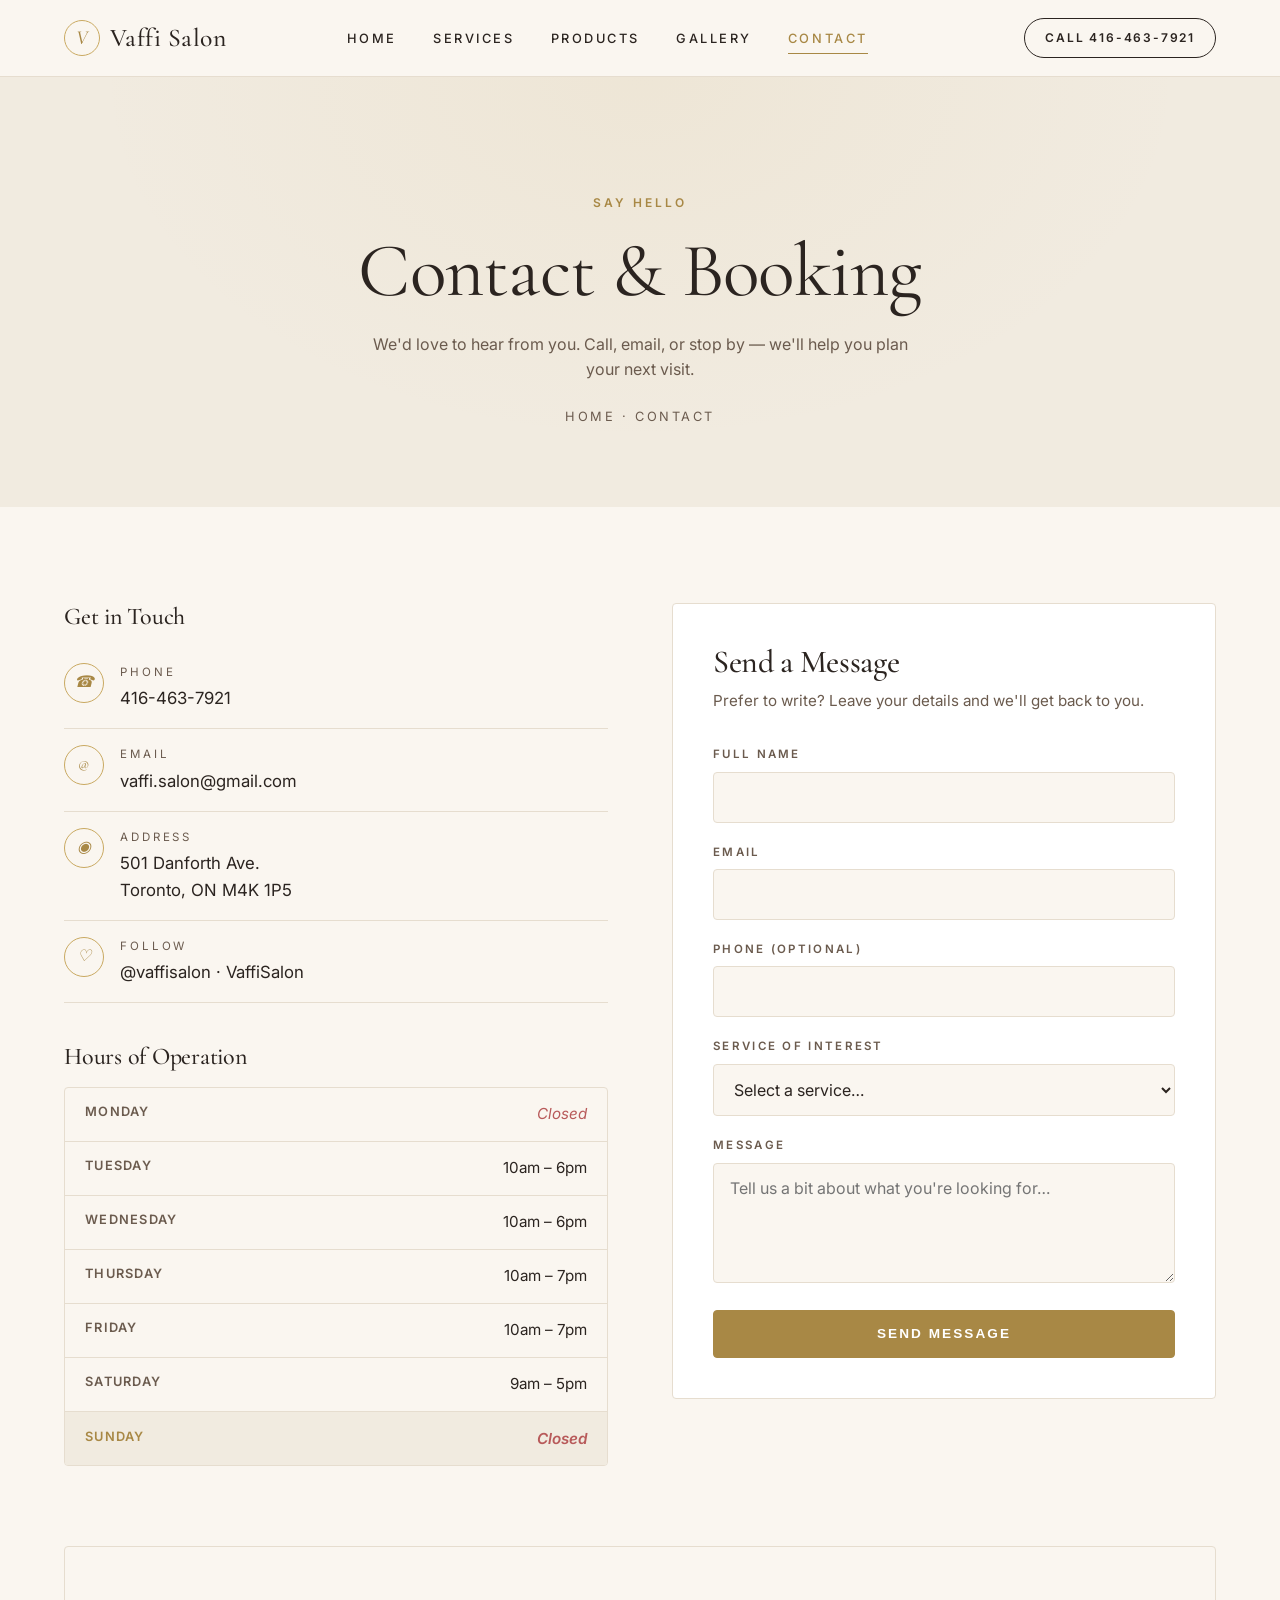
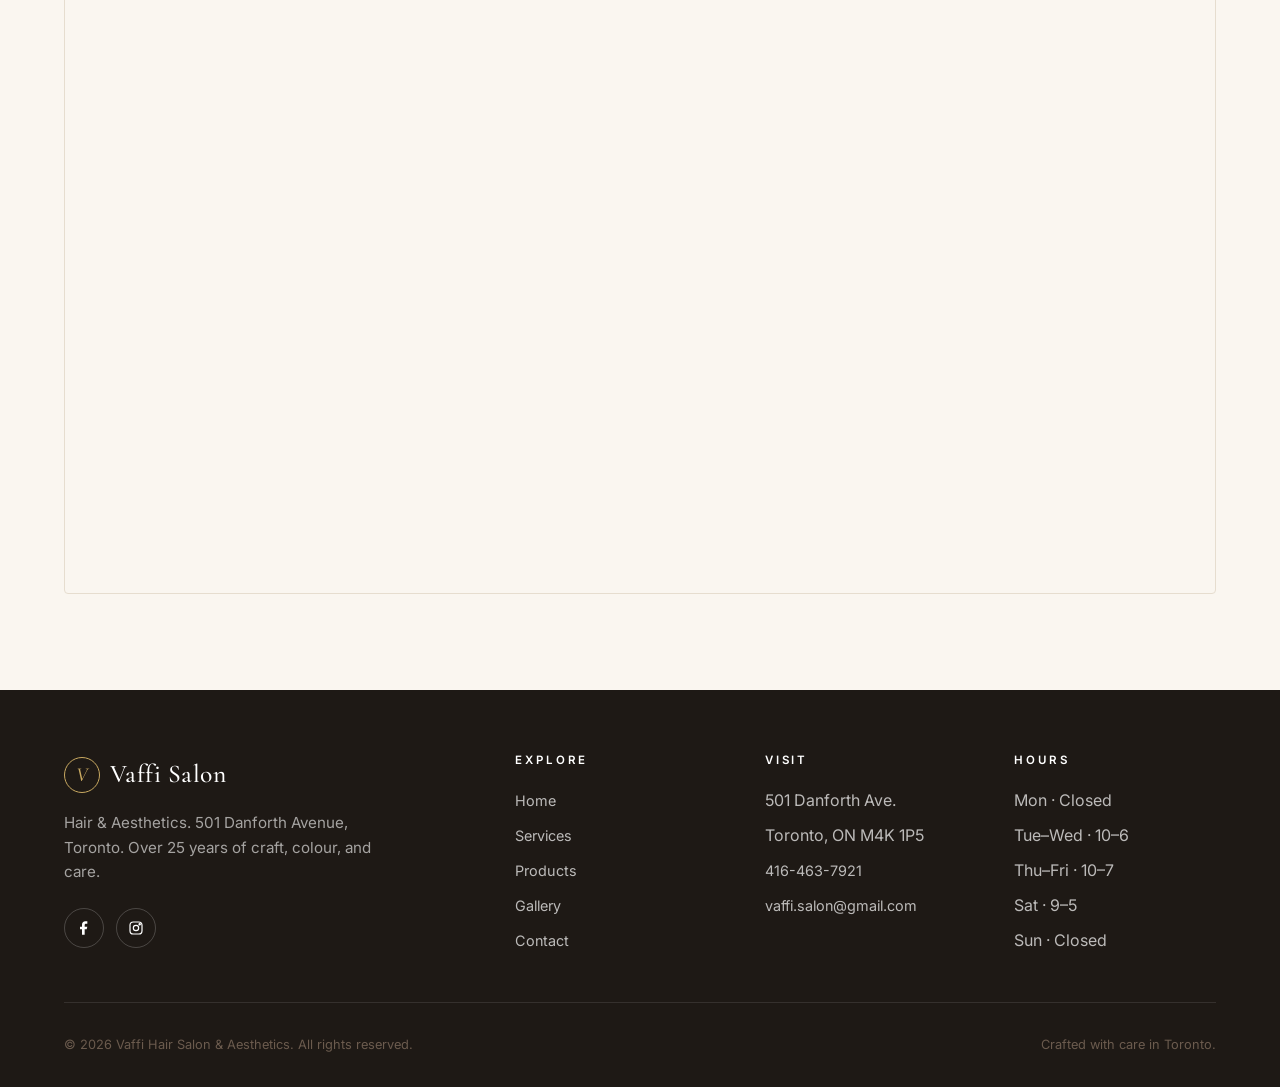
==== contact.html @ 1eedd250 "Initial site for Vaffi Hair Salon & Aesthetics Static multi-page site with shared CSS/JS, mobile-fir" ====
<!DOCTYPE html>
<html lang="en">
<head>
  <meta charset="UTF-8" />
  <meta name="viewport" content="width=device-width, initial-scale=1, viewport-fit=cover" />
  <meta name="description" content="Contact Vaffi Hair Salon & Aesthetics — 501 Danforth Ave Toronto. Call 416-463-7921 to book." />
  <meta name="theme-color" content="#2b2420" />
  <title>Contact — Vaffi Hair Salon & Aesthetics</title>

  <link rel="preconnect" href="https://fonts.googleapis.com" />
  <link rel="preconnect" href="https://fonts.gstatic.com" crossorigin />
  <link href="https://fonts.googleapis.com/css2?family=Cormorant+Garamond:ital,wght@0,400;0,500;0,600;1,400&family=Inter:wght@300;400;500;600;700&display=swap" rel="stylesheet" />
  <link rel="stylesheet" href="css/style.css" />
  <link rel="icon" href="data:image/svg+xml,%3Csvg xmlns='http://www.w3.org/2000/svg' viewBox='0 0 100 100'%3E%3Ctext y='.9em' font-size='90' font-family='Georgia'%3E%F0%9F%92%87%3C/text%3E%3C/svg%3E" />
</head>
<body>

  <header class="site-header">
    <nav class="nav">
      <a href="index.html" class="brand">
        <span class="brand-mark">V</span>
        <span>Vaffi Salon</span>
      </a>
      <ul class="nav-links" id="navLinks">
        <li><a href="index.html">Home</a></li>
        <li><a href="services.html">Services</a></li>
        <li><a href="products.html">Products</a></li>
        <li><a href="gallery.html">Gallery</a></li>
        <li><a href="contact.html" class="active">Contact</a></li>
        <li><a href="contact.html" class="nav-cta-mobile btn btn--gold" style="display:none">Book Now</a></li>
      </ul>
      <a href="tel:+14164637921" class="nav-cta">Call 416-463-7921</a>
      <button class="nav-toggle" id="navToggle" aria-label="Toggle menu" aria-expanded="false">
        <span></span><span></span><span></span>
      </button>
    </nav>
  </header>

  <main>

    <section class="page-hero">
      <div class="container page-hero__content">
        <span class="eyebrow">Say Hello</span>
        <h1>Contact &amp; Booking</h1>
        <p style="max-width: 55ch; margin: 1rem auto 0;">We'd love to hear from you. Call, email, or stop by — we'll help you plan your next visit.</p>
        <div class="breadcrumbs"><a href="index.html">Home</a> · Contact</div>
      </div>
    </section>

    <section>
      <div class="container">
        <div class="contact-grid">

          <div class="contact-info reveal">
            <h3>Get in Touch</h3>

            <div class="contact-detail">
              <div class="contact-detail__icon">☎</div>
              <div>
                <div class="contact-detail__label">Phone</div>
                <div class="contact-detail__value"><a href="tel:+14164637921">416-463-7921</a></div>
              </div>
            </div>

            <div class="contact-detail">
              <div class="contact-detail__icon">@</div>
              <div>
                <div class="contact-detail__label">Email</div>
                <div class="contact-detail__value"><a href="mailto:vaffi.salon@gmail.com">vaffi.salon@gmail.com</a></div>
              </div>
            </div>

            <div class="contact-detail">
              <div class="contact-detail__icon">◉</div>
              <div>
                <div class="contact-detail__label">Address</div>
                <div class="contact-detail__value">
                  <a href="https://maps.google.com/?q=501+Danforth+Ave+Toronto+ON+M4K+1P5" target="_blank" rel="noopener">
                    501 Danforth Ave.<br />Toronto, ON M4K 1P5
                  </a>
                </div>
              </div>
            </div>

            <div class="contact-detail">
              <div class="contact-detail__icon">♡</div>
              <div>
                <div class="contact-detail__label">Follow</div>
                <div class="contact-detail__value">
                  <a href="https://www.instagram.com/vaffisalon" target="_blank" rel="noopener">@vaffisalon</a> ·
                  <a href="https://www.facebook.com/VaffiSalon" target="_blank" rel="noopener">VaffiSalon</a>
                </div>
              </div>
            </div>

            <h3>Hours of Operation</h3>
            <ul class="hours-list" id="hoursList">
              <li data-day="1"><span class="day">Monday</span><span class="time closed">Closed</span></li>
              <li data-day="2"><span class="day">Tuesday</span><span class="time">10am – 6pm</span></li>
              <li data-day="3"><span class="day">Wednesday</span><span class="time">10am – 6pm</span></li>
              <li data-day="4"><span class="day">Thursday</span><span class="time">10am – 7pm</span></li>
              <li data-day="5"><span class="day">Friday</span><span class="time">10am – 7pm</span></li>
              <li data-day="6"><span class="day">Saturday</span><span class="time">9am – 5pm</span></li>
              <li data-day="0"><span class="day">Sunday</span><span class="time closed">Closed</span></li>
            </ul>
          </div>

          <form class="contact-form reveal" id="contactForm" novalidate>
            <h3 style="margin-bottom: 0.5rem;">Send a Message</h3>
            <p style="margin-bottom: 2rem; font-size: 0.95rem;">Prefer to write? Leave your details and we'll get back to you.</p>

            <div class="form-group">
              <label for="name">Full Name</label>
              <input type="text" id="name" name="name" required />
            </div>

            <div class="form-group">
              <label for="email">Email</label>
              <input type="email" id="email" name="email" required />
            </div>

            <div class="form-group">
              <label for="phone">Phone (optional)</label>
              <input type="tel" id="phone" name="phone" />
            </div>

            <div class="form-group">
              <label for="service">Service of Interest</label>
              <select id="service" name="service">
                <option value="">Select a service…</option>
                <option>Cut &amp; Style</option>
                <option>Colour / Highlights</option>
                <option>Balayage</option>
                <option>Smoothing / Straightening</option>
                <option>Great Lengths Extensions</option>
                <option>Treatments</option>
                <option>Aesthetics</option>
                <option>Other</option>
              </select>
            </div>

            <div class="form-group">
              <label for="message">Message</label>
              <textarea id="message" name="message" placeholder="Tell us a bit about what you're looking for…" required></textarea>
            </div>

            <button type="submit" class="btn btn--gold" style="width: 100%;">Send Message</button>
            <p id="formStatus" style="margin-top: 1rem; text-align: center; font-size: 0.9rem; display: none;"></p>
          </form>

        </div>

        <div class="map-embed reveal" style="margin-top: 5rem;">
          <iframe
            src="https://www.google.com/maps?q=501+Danforth+Ave+Toronto+ON&output=embed"
            title="Vaffi Salon location"
            loading="lazy"
            referrerpolicy="no-referrer-when-downgrade"
            allowfullscreen></iframe>
        </div>

      </div>
    </section>

  </main>

  <footer class="site-footer">
    <div class="container">
      <div class="footer-grid">
        <div class="footer-brand">
          <a href="index.html" class="brand">
            <span class="brand-mark" style="border-color: var(--gold); color: var(--gold);">V</span>
            <span style="color: var(--white);">Vaffi Salon</span>
          </a>
          <p>Hair &amp; Aesthetics. 501 Danforth Avenue, Toronto. Over 25 years of craft, colour, and care.</p>
          <div class="socials">
            <a href="https://www.facebook.com/VaffiSalon" target="_blank" rel="noopener" aria-label="Facebook">
              <svg width="16" height="16" viewBox="0 0 24 24" fill="currentColor"><path d="M13 22v-8h3l1-4h-4V7.5c0-1 .5-2 2-2h2V2h-3c-3 0-5 2-5 5v3H6v4h3v8h4z"/></svg>
            </a>
            <a href="https://www.instagram.com/vaffisalon" target="_blank" rel="noopener" aria-label="Instagram">
              <svg width="16" height="16" viewBox="0 0 24 24" fill="none" stroke="currentColor" stroke-width="1.8"><rect x="3" y="3" width="18" height="18" rx="5"/><circle cx="12" cy="12" r="4"/><circle cx="17.5" cy="6.5" r="1" fill="currentColor"/></svg>
            </a>
          </div>
        </div>
        <div class="footer-col">
          <h4>Explore</h4>
          <ul>
            <li><a href="index.html">Home</a></li>
            <li><a href="services.html">Services</a></li>
            <li><a href="products.html">Products</a></li>
            <li><a href="gallery.html">Gallery</a></li>
            <li><a href="contact.html">Contact</a></li>
          </ul>
        </div>
        <div class="footer-col">
          <h4>Visit</h4>
          <ul>
            <li>501 Danforth Ave.</li>
            <li>Toronto, ON M4K 1P5</li>
            <li><a href="tel:+14164637921">416-463-7921</a></li>
            <li><a href="mailto:vaffi.salon@gmail.com">vaffi.salon@gmail.com</a></li>
          </ul>
        </div>
        <div class="footer-col">
          <h4>Hours</h4>
          <ul>
            <li>Mon · Closed</li>
            <li>Tue–Wed · 10–6</li>
            <li>Thu–Fri · 10–7</li>
            <li>Sat · 9–5</li>
            <li>Sun · Closed</li>
          </ul>
        </div>
      </div>
      <div class="footer-bottom">
        <p>© <span id="year"></span> Vaffi Hair Salon &amp; Aesthetics. All rights reserved.</p>
        <p>Crafted with care in Toronto.</p>
      </div>
    </div>
  </footer>

  <script src="js/main.js"></script>
</body>
</html>
---- css/style.css ----
:root {
  --bg: #faf6f0;
  --bg-alt: #f1ebe0;
  --ink: #2b2420;
  --ink-soft: #6b5b4e;
  --line: #e6ddcf;
  --gold: #c9a961;
  --gold-deep: #a88845;
  --plum: #3a1f2b;
  --white: #ffffff;
  --shadow-sm: 0 2px 8px rgba(43, 36, 32, 0.06);
  --shadow-md: 0 10px 30px rgba(43, 36, 32, 0.10);
  --shadow-lg: 0 20px 60px rgba(43, 36, 32, 0.15);
  --radius: 4px;
  --container: 1200px;
  --transition: 0.35s cubic-bezier(0.22, 0.61, 0.36, 1);
}

* { box-sizing: border-box; margin: 0; padding: 0; }

html { scroll-behavior: smooth; -webkit-text-size-adjust: 100%; }

body {
  font-family: 'Inter', -apple-system, BlinkMacSystemFont, 'Segoe UI', sans-serif;
  font-size: 16px;
  line-height: 1.6;
  color: var(--ink);
  background: var(--bg);
  overflow-x: hidden;
  -webkit-font-smoothing: antialiased;
  -moz-osx-font-smoothing: grayscale;
}

img { max-width: 100%; height: auto; display: block; }
a { color: inherit; text-decoration: none; transition: color var(--transition); }
a:hover { color: var(--gold-deep); }

h1, h2, h3, h4, h5 {
  font-family: 'Cormorant Garamond', 'Playfair Display', Georgia, serif;
  font-weight: 500;
  line-height: 1.15;
  color: var(--ink);
  letter-spacing: -0.01em;
}

h1 { font-size: clamp(2.5rem, 6vw, 4.75rem); font-weight: 400; }
h2 { font-size: clamp(2rem, 4.5vw, 3.25rem); font-weight: 400; }
h3 { font-size: clamp(1.5rem, 3vw, 2rem); }
h4 { font-size: 1.25rem; }

p { color: var(--ink-soft); }

.container {
  width: 100%;
  max-width: var(--container);
  margin: 0 auto;
  padding: 0 1.5rem;
}

.eyebrow {
  display: inline-block;
  font-size: 0.75rem;
  font-weight: 600;
  letter-spacing: 0.25em;
  text-transform: uppercase;
  color: var(--gold-deep);
  margin-bottom: 1rem;
}

.btn {
  display: inline-flex;
  align-items: center;
  justify-content: center;
  gap: 0.5rem;
  padding: 0.95rem 2rem;
  font-size: 0.85rem;
  font-weight: 600;
  letter-spacing: 0.15em;
  text-transform: uppercase;
  border: 1px solid var(--ink);
  background: var(--ink);
  color: var(--white);
  border-radius: var(--radius);
  cursor: pointer;
  transition: all var(--transition);
  white-space: nowrap;
}

.btn:hover {
  background: var(--gold-deep);
  border-color: var(--gold-deep);
  color: var(--white);
  transform: translateY(-1px);
  box-shadow: var(--shadow-md);
}

.btn--ghost {
  background: transparent;
  color: var(--ink);
}

.btn--ghost:hover {
  background: var(--ink);
  color: var(--white);
  border-color: var(--ink);
}

.btn--gold {
  background: var(--gold-deep);
  border-color: var(--gold-deep);
}

.btn--gold:hover {
  background: var(--ink);
  border-color: var(--ink);
}

/* ========== HEADER / NAV ========== */
.site-header {
  position: sticky;
  top: 0;
  z-index: 100;
  background: rgba(250, 246, 240, 0.92);
  backdrop-filter: saturate(180%) blur(14px);
  -webkit-backdrop-filter: saturate(180%) blur(14px);
  border-bottom: 1px solid var(--line);
  transition: all var(--transition);
}

.nav {
  display: flex;
  align-items: center;
  justify-content: space-between;
  padding: 1.1rem 1.5rem;
  max-width: var(--container);
  margin: 0 auto;
}

.brand {
  display: flex;
  align-items: center;
  gap: 0.6rem;
  font-family: 'Cormorant Garamond', serif;
  font-size: 1.6rem;
  font-weight: 500;
  letter-spacing: 0.02em;
  color: var(--ink);
}

.brand-mark {
  width: 36px;
  height: 36px;
  display: grid;
  place-items: center;
  border: 1px solid var(--gold);
  border-radius: 50%;
  color: var(--gold-deep);
  font-family: 'Cormorant Garamond', serif;
  font-size: 1.25rem;
  font-style: italic;
}

.nav-links {
  display: flex;
  align-items: center;
  gap: 2.25rem;
  list-style: none;
}

.nav-links a {
  font-size: 0.8rem;
  font-weight: 500;
  letter-spacing: 0.2em;
  text-transform: uppercase;
  color: var(--ink);
  position: relative;
  padding: 0.25rem 0;
}

.nav-links a::after {
  content: '';
  position: absolute;
  left: 0;
  bottom: -4px;
  width: 0;
  height: 1px;
  background: var(--gold-deep);
  transition: width var(--transition);
}

.nav-links a:hover::after,
.nav-links a.active::after { width: 100%; }
.nav-links a.active { color: var(--gold-deep); }

.nav-cta {
  display: inline-flex;
  align-items: center;
  gap: 0.4rem;
  padding: 0.6rem 1.25rem;
  border: 1px solid var(--ink);
  border-radius: 999px;
  font-size: 0.75rem;
  font-weight: 600;
  letter-spacing: 0.15em;
  text-transform: uppercase;
}

.nav-cta:hover {
  background: var(--ink);
  color: var(--white);
}

.nav-toggle {
  display: none;
  flex-direction: column;
  justify-content: center;
  gap: 5px;
  width: 40px;
  height: 40px;
  background: transparent;
  border: none;
  cursor: pointer;
  padding: 0;
}

.nav-toggle span {
  display: block;
  width: 22px;
  height: 1.5px;
  background: var(--ink);
  transition: all var(--transition);
  margin: 0 auto;
}

.nav-toggle.is-open span:nth-child(1) { transform: translateY(6.5px) rotate(45deg); }
.nav-toggle.is-open span:nth-child(2) { opacity: 0; }
.nav-toggle.is-open span:nth-child(3) { transform: translateY(-6.5px) rotate(-45deg); }

/* ========== HERO ========== */
.hero {
  position: relative;
  min-height: 92vh;
  display: flex;
  align-items: center;
  overflow: hidden;
  background: var(--bg);
}

.hero__bg {
  position: absolute;
  inset: 0;
  background-image: url('https://images.unsplash.com/photo-1560066984-138dadb4c035?auto=format&fit=crop&w=1800&q=80');
  background-size: cover;
  background-position: center;
  filter: brightness(0.55);
  transform: scale(1.05);
  animation: slow-zoom 20s ease-out infinite alternate;
}

@keyframes slow-zoom {
  from { transform: scale(1.02); }
  to { transform: scale(1.1); }
}

.hero__overlay {
  position: absolute;
  inset: 0;
  background: linear-gradient(120deg, rgba(43,36,32,0.65) 0%, rgba(43,36,32,0.2) 60%, rgba(43,36,32,0.6) 100%);
}

.hero__content {
  position: relative;
  z-index: 2;
  max-width: var(--container);
  margin: 0 auto;
  padding: 7rem 1.5rem 6rem;
  width: 100%;
  color: var(--white);
}

.hero__content .eyebrow { color: var(--gold); }

.hero h1 {
  color: var(--white);
  max-width: 14ch;
  margin-bottom: 1.5rem;
}

.hero__tagline {
  font-family: 'Cormorant Garamond', serif;
  font-style: italic;
  font-size: clamp(1.1rem, 2vw, 1.4rem);
  color: rgba(255,255,255,0.88);
  max-width: 50ch;
  margin-bottom: 2.5rem;
}

.hero__ctas {
  display: flex;
  gap: 1rem;
  flex-wrap: wrap;
}

.hero__ctas .btn {
  border-color: var(--white);
  color: var(--white);
  background: transparent;
}

.hero__ctas .btn:hover {
  background: var(--white);
  color: var(--ink);
}

.hero__ctas .btn--gold {
  background: var(--gold-deep);
  border-color: var(--gold-deep);
  color: var(--white);
}

.hero__ctas .btn--gold:hover {
  background: var(--white);
  color: var(--ink);
  border-color: var(--white);
}

.hero__scroll {
  position: absolute;
  bottom: 2rem;
  left: 50%;
  transform: translateX(-50%);
  color: rgba(255,255,255,0.7);
  font-size: 0.7rem;
  letter-spacing: 0.25em;
  text-transform: uppercase;
  z-index: 2;
  writing-mode: vertical-rl;
}

.hero__scroll::after {
  content: '';
  display: block;
  width: 1px;
  height: 40px;
  background: rgba(255,255,255,0.5);
  margin: 0.75rem auto 0;
  animation: scroll-pulse 2s ease-in-out infinite;
}

@keyframes scroll-pulse {
  0%, 100% { opacity: 0.3; transform: scaleY(0.5); }
  50% { opacity: 1; transform: scaleY(1); }
}

/* ========== PAGE HERO (sub pages) ========== */
.page-hero {
  position: relative;
  padding: 7rem 0 5rem;
  background: var(--bg-alt);
  text-align: center;
  overflow: hidden;
}

.page-hero::before {
  content: '';
  position: absolute;
  inset: 0;
  background-image: radial-gradient(ellipse at top, rgba(201,169,97,0.08), transparent 60%);
  pointer-events: none;
}

.page-hero__content {
  position: relative;
  z-index: 2;
}

.page-hero .breadcrumbs {
  margin-top: 1.5rem;
  font-size: 0.8rem;
  letter-spacing: 0.2em;
  text-transform: uppercase;
  color: var(--ink-soft);
}

.page-hero .breadcrumbs a:hover { color: var(--gold-deep); }

/* ========== SECTIONS ========== */
section { padding: 6rem 0; }

.section-header {
  text-align: center;
  max-width: 680px;
  margin: 0 auto 4rem;
}

.section-header p {
  margin-top: 1rem;
  font-size: 1.05rem;
}

/* ========== ABOUT (homepage) ========== */
.about {
  background: var(--bg);
}

.about__grid {
  display: grid;
  grid-template-columns: 1fr 1fr;
  gap: 5rem;
  align-items: center;
}

.about__image {
  position: relative;
  aspect-ratio: 4/5;
  overflow: hidden;
  border-radius: var(--radius);
  box-shadow: var(--shadow-lg);
}

.about__image img {
  width: 100%;
  height: 100%;
  object-fit: cover;
  transition: transform 1s ease;
}

.about__image:hover img { transform: scale(1.04); }

.about__image::after {
  content: '';
  position: absolute;
  inset: -1px;
  border: 1px solid var(--gold);
  transform: translate(1.5rem, 1.5rem);
  pointer-events: none;
  border-radius: var(--radius);
}

.about__text p { margin: 1rem 0 1.25rem; font-size: 1.05rem; }

.about__stats {
  display: grid;
  grid-template-columns: repeat(3, 1fr);
  gap: 2rem;
  margin-top: 2.5rem;
  padding-top: 2.5rem;
  border-top: 1px solid var(--line);
}

.stat__num {
  font-family: 'Cormorant Garamond', serif;
  font-size: 3rem;
  color: var(--gold-deep);
  line-height: 1;
  display: block;
  margin-bottom: 0.25rem;
}

.stat__label {
  font-size: 0.75rem;
  letter-spacing: 0.2em;
  text-transform: uppercase;
  color: var(--ink-soft);
}

/* ========== SERVICES PREVIEW ========== */
.services-preview {
  background: var(--bg-alt);
}

.services-grid {
  display: grid;
  grid-template-columns: repeat(3, 1fr);
  gap: 2rem;
}

.service-card {
  position: relative;
  padding: 3rem 2rem;
  background: var(--white);
  border: 1px solid var(--line);
  border-radius: var(--radius);
  transition: all var(--transition);
  overflow: hidden;
}

.service-card::before {
  content: '';
  position: absolute;
  top: 0;
  left: 0;
  width: 100%;
  height: 2px;
  background: var(--gold-deep);
  transform: scaleX(0);
  transform-origin: left;
  transition: transform 0.5s ease;
}

.service-card:hover {
  transform: translateY(-6px);
  box-shadow: var(--shadow-md);
  border-color: transparent;
}

.service-card:hover::before { transform: scaleX(1); }

.service-card__icon {
  width: 48px;
  height: 48px;
  display: grid;
  place-items: center;
  border: 1px solid var(--gold);
  border-radius: 50%;
  color: var(--gold-deep);
  margin-bottom: 1.5rem;
  font-family: 'Cormorant Garamond', serif;
  font-size: 1.25rem;
  font-style: italic;
}

.service-card h3 { margin-bottom: 0.75rem; }

.service-card p { font-size: 0.95rem; }

.service-card__link {
  display: inline-block;
  margin-top: 1.25rem;
  font-size: 0.75rem;
  letter-spacing: 0.2em;
  text-transform: uppercase;
  font-weight: 600;
  color: var(--ink);
  border-bottom: 1px solid var(--gold);
  padding-bottom: 3px;
}

.service-card__link:hover { color: var(--gold-deep); }

/* ========== SERVICE LIST (services page) ========== */
.service-category {
  margin-bottom: 4rem;
}

.service-category:last-child { margin-bottom: 0; }

.service-category__header {
  display: flex;
  align-items: baseline;
  gap: 1.5rem;
  margin-bottom: 2rem;
  padding-bottom: 1rem;
  border-bottom: 1px solid var(--line);
}

.service-category__header h2 {
  font-size: clamp(1.75rem, 3vw, 2.5rem);
}

.service-category__count {
  font-size: 0.8rem;
  letter-spacing: 0.2em;
  text-transform: uppercase;
  color: var(--gold-deep);
}

.service-list {
  display: grid;
  grid-template-columns: repeat(2, 1fr);
  gap: 0.5rem 3rem;
  list-style: none;
}

.service-list li {
  display: flex;
  align-items: center;
  justify-content: space-between;
  padding: 1rem 0;
  border-bottom: 1px dashed var(--line);
  gap: 1rem;
}

.service-list li:last-child,
.service-list li:nth-last-child(2):not(:last-child):nth-child(even) { border-bottom: 1px dashed var(--line); }

.service-list .name {
  font-family: 'Cormorant Garamond', serif;
  font-size: 1.3rem;
  color: var(--ink);
}

.service-list .note {
  font-size: 0.8rem;
  color: var(--ink-soft);
  font-style: italic;
}

.price-note {
  max-width: 720px;
  margin: 3rem auto 0;
  text-align: center;
  padding: 2rem;
  background: var(--bg-alt);
  border-left: 3px solid var(--gold);
  border-radius: var(--radius);
}

.price-note p { font-size: 0.95rem; color: var(--ink); }

/* ========== GALLERY ========== */
.gallery-intro {
  text-align: center;
  max-width: 640px;
  margin: 0 auto 4rem;
}

.gallery-grid {
  display: grid;
  grid-template-columns: repeat(3, 1fr);
  gap: 1rem;
}

.gallery-item {
  position: relative;
  aspect-ratio: 3/4;
  overflow: hidden;
  border-radius: var(--radius);
  cursor: pointer;
  background: var(--bg-alt);
}

.gallery-item:nth-child(4n+1) { aspect-ratio: 4/5; }
.gallery-item:nth-child(5n+3) { aspect-ratio: 1/1; }

.gallery-item img {
  width: 100%;
  height: 100%;
  object-fit: cover;
  transition: transform 0.8s ease;
}

.gallery-item::after {
  content: '';
  position: absolute;
  inset: 0;
  background: linear-gradient(to top, rgba(43,36,32,0.6), transparent 50%);
  opacity: 0;
  transition: opacity var(--transition);
}

.gallery-item:hover img { transform: scale(1.05); }
.gallery-item:hover::after { opacity: 1; }

.gallery-item__label {
  position: absolute;
  left: 1rem;
  bottom: 1rem;
  color: var(--white);
  font-family: 'Cormorant Garamond', serif;
  font-size: 1.1rem;
  font-style: italic;
  opacity: 0;
  transform: translateY(6px);
  transition: all var(--transition);
  z-index: 2;
}

.gallery-item:hover .gallery-item__label {
  opacity: 1;
  transform: translateY(0);
}

/* Lightbox */
.lightbox {
  position: fixed;
  inset: 0;
  background: rgba(20, 15, 12, 0.95);
  display: none;
  align-items: center;
  justify-content: center;
  z-index: 1000;
  padding: 2rem;
}

.lightbox.is-open { display: flex; animation: fadeIn 0.3s ease; }

.lightbox img {
  max-width: 90vw;
  max-height: 90vh;
  object-fit: contain;
  border-radius: var(--radius);
}

.lightbox__close {
  position: absolute;
  top: 1.5rem;
  right: 1.5rem;
  width: 44px;
  height: 44px;
  background: rgba(255,255,255,0.1);
  border: 1px solid rgba(255,255,255,0.3);
  color: var(--white);
  border-radius: 50%;
  font-size: 1.5rem;
  cursor: pointer;
  display: grid;
  place-items: center;
  transition: all var(--transition);
}

.lightbox__close:hover {
  background: var(--white);
  color: var(--ink);
}

@keyframes fadeIn { from { opacity: 0; } to { opacity: 1; } }

/* ========== PRODUCTS ========== */
.products-grid {
  display: grid;
  grid-template-columns: repeat(auto-fill, minmax(260px, 1fr));
  gap: 2rem;
}

.product-card {
  background: var(--white);
  border: 1px solid var(--line);
  border-radius: var(--radius);
  overflow: hidden;
  transition: all var(--transition);
}

.product-card:hover {
  transform: translateY(-4px);
  box-shadow: var(--shadow-md);
}

.product-card__img {
  aspect-ratio: 4/5;
  overflow: hidden;
  background: var(--bg-alt);
}

.product-card__img img {
  width: 100%;
  height: 100%;
  object-fit: cover;
  transition: transform 0.8s ease;
}

.product-card:hover .product-card__img img { transform: scale(1.04); }

.product-card__body {
  padding: 1.5rem;
  text-align: center;
}

.product-card__brand {
  font-size: 0.7rem;
  letter-spacing: 0.25em;
  text-transform: uppercase;
  color: var(--gold-deep);
  font-weight: 600;
  margin-bottom: 0.5rem;
}

.product-card__name {
  font-family: 'Cormorant Garamond', serif;
  font-size: 1.3rem;
  margin-bottom: 0.5rem;
}

.product-card__desc {
  font-size: 0.9rem;
  color: var(--ink-soft);
}

.products-intro {
  text-align: center;
  max-width: 720px;
  margin: 0 auto 4rem;
}

/* ========== VIDEO PAGE ========== */
.video-grid {
  display: grid;
  grid-template-columns: repeat(2, 1fr);
  gap: 2rem;
}

.video-card {
  background: var(--white);
  border-radius: var(--radius);
  overflow: hidden;
  box-shadow: var(--shadow-sm);
}

.video-card__frame {
  position: relative;
  aspect-ratio: 16/9;
  background: var(--ink);
  overflow: hidden;
}

.video-card__frame img {
  width: 100%;
  height: 100%;
  object-fit: cover;
  transition: transform 0.6s ease;
}

.video-card:hover .video-card__frame img { transform: scale(1.03); }

.video-card__play {
  position: absolute;
  top: 50%;
  left: 50%;
  transform: translate(-50%, -50%);
  width: 70px;
  height: 70px;
  background: rgba(255,255,255,0.95);
  color: var(--ink);
  border-radius: 50%;
  display: grid;
  place-items: center;
  font-size: 1.2rem;
  transition: all var(--transition);
  pointer-events: none;
}

.video-card:hover .video-card__play {
  background: var(--gold-deep);
  color: var(--white);
  transform: translate(-50%, -50%) scale(1.08);
}

.video-card__body { padding: 1.5rem; }
.video-card__body h3 { margin-bottom: 0.5rem; font-size: 1.35rem; }

/* ========== CONTACT ========== */
.contact-grid {
  display: grid;
  grid-template-columns: 1fr 1fr;
  gap: 4rem;
  align-items: start;
}

.contact-info h3 { margin-bottom: 1rem; font-size: 1.5rem; }
.contact-info h3:not(:first-child) { margin-top: 2.5rem; }

.contact-detail {
  display: flex;
  align-items: flex-start;
  gap: 1rem;
  padding: 1rem 0;
  border-bottom: 1px solid var(--line);
}

.contact-detail:last-child { border-bottom: none; }

.contact-detail__icon {
  width: 40px;
  height: 40px;
  flex-shrink: 0;
  display: grid;
  place-items: center;
  border: 1px solid var(--gold);
  border-radius: 50%;
  color: var(--gold-deep);
  font-family: 'Cormorant Garamond', serif;
  font-style: italic;
}

.contact-detail__label {
  font-size: 0.72rem;
  letter-spacing: 0.25em;
  text-transform: uppercase;
  color: var(--ink-soft);
  margin-bottom: 0.25rem;
}

.contact-detail__value { font-size: 1.05rem; color: var(--ink); }
.contact-detail__value a:hover { color: var(--gold-deep); }

.hours-list {
  list-style: none;
  border: 1px solid var(--line);
  border-radius: var(--radius);
  overflow: hidden;
}

.hours-list li {
  display: flex;
  justify-content: space-between;
  padding: 0.9rem 1.25rem;
  border-bottom: 1px solid var(--line);
  font-size: 0.95rem;
}

.hours-list li:last-child { border-bottom: none; }
.hours-list li.today {
  background: var(--bg-alt);
  font-weight: 600;
  color: var(--ink);
}
.hours-list .day {
  letter-spacing: 0.1em;
  text-transform: uppercase;
  font-size: 0.8rem;
  color: var(--ink-soft);
  font-weight: 600;
}
.hours-list li.today .day { color: var(--gold-deep); }
.hours-list .time { color: var(--ink); }
.hours-list .closed { color: #b85a5a; font-style: italic; }

.contact-form {
  background: var(--white);
  padding: 2.5rem;
  border-radius: var(--radius);
  border: 1px solid var(--line);
}

.form-group { margin-bottom: 1.25rem; }

.form-group label {
  display: block;
  font-size: 0.72rem;
  letter-spacing: 0.2em;
  text-transform: uppercase;
  color: var(--ink-soft);
  margin-bottom: 0.5rem;
  font-weight: 600;
}

.form-group input,
.form-group textarea,
.form-group select {
  width: 100%;
  padding: 0.9rem 1rem;
  font-family: inherit;
  font-size: 1rem;
  color: var(--ink);
  background: var(--bg);
  border: 1px solid var(--line);
  border-radius: var(--radius);
  transition: all var(--transition);
}

.form-group input:focus,
.form-group textarea:focus,
.form-group select:focus {
  outline: none;
  border-color: var(--gold-deep);
  background: var(--white);
}

.form-group textarea {
  resize: vertical;
  min-height: 120px;
}

.map-embed {
  margin-top: 2.5rem;
  aspect-ratio: 16/9;
  border-radius: var(--radius);
  overflow: hidden;
  border: 1px solid var(--line);
}

.map-embed iframe { width: 100%; height: 100%; border: 0; }

/* ========== CTA STRIP ========== */
.cta-strip {
  background: var(--ink);
  color: var(--white);
  padding: 5rem 0;
  text-align: center;
  position: relative;
  overflow: hidden;
}

.cta-strip::before {
  content: '';
  position: absolute;
  inset: 0;
  background-image: url('https://images.unsplash.com/photo-1522337360788-8b13dee7a37e?auto=format&fit=crop&w=1800&q=80');
  background-size: cover;
  background-position: center;
  opacity: 0.18;
}

.cta-strip__inner { position: relative; z-index: 2; }

.cta-strip h2 { color: var(--white); margin-bottom: 1rem; }
.cta-strip p { color: rgba(255,255,255,0.75); margin-bottom: 2rem; max-width: 560px; margin-left: auto; margin-right: auto; }

.cta-strip .btn {
  background: var(--gold-deep);
  border-color: var(--gold-deep);
  color: var(--white);
}

.cta-strip .btn:hover {
  background: var(--white);
  color: var(--ink);
  border-color: var(--white);
}

/* ========== FOOTER ========== */
.site-footer {
  background: #1e1915;
  color: rgba(255,255,255,0.7);
  padding: 4rem 0 2rem;
}

.footer-grid {
  display: grid;
  grid-template-columns: 2fr 1fr 1fr 1fr;
  gap: 3rem;
  margin-bottom: 3rem;
}

.footer-brand .brand { color: var(--white); margin-bottom: 1rem; }
.footer-brand p { color: rgba(255,255,255,0.6); font-size: 0.95rem; max-width: 32ch; }

.footer-col h4 {
  color: var(--white);
  font-family: 'Inter', sans-serif;
  font-size: 0.72rem;
  letter-spacing: 0.25em;
  text-transform: uppercase;
  font-weight: 600;
  margin-bottom: 1.25rem;
}

.footer-col ul {
  list-style: none;
  display: flex;
  flex-direction: column;
  gap: 0.6rem;
}

.footer-col a {
  font-size: 0.9rem;
  color: rgba(255,255,255,0.7);
}

.footer-col a:hover { color: var(--gold); }

.socials {
  display: flex;
  gap: 0.75rem;
  margin-top: 1.5rem;
}

.socials a {
  width: 40px;
  height: 40px;
  display: grid;
  place-items: center;
  border: 1px solid rgba(255,255,255,0.2);
  border-radius: 50%;
  color: var(--white);
  transition: all var(--transition);
}

.socials a:hover {
  background: var(--gold-deep);
  border-color: var(--gold-deep);
  color: var(--white);
}

.footer-bottom {
  padding-top: 2rem;
  border-top: 1px solid rgba(255,255,255,0.1);
  display: flex;
  justify-content: space-between;
  align-items: center;
  font-size: 0.8rem;
  color: rgba(255,255,255,0.5);
  flex-wrap: wrap;
  gap: 0.5rem;
}

/* ========== REVEAL ON SCROLL ========== */
.reveal {
  opacity: 0;
  transform: translateY(24px);
  transition: opacity 0.8s ease, transform 0.8s ease;
}

.reveal.is-visible {
  opacity: 1;
  transform: translateY(0);
}

/* ========== RESPONSIVE ========== */
@media (max-width: 960px) {
  .about__grid { grid-template-columns: 1fr; gap: 3rem; }
  .services-grid { grid-template-columns: repeat(2, 1fr); }
  .service-list { grid-template-columns: 1fr; gap: 0 1rem; }
  .contact-grid { grid-template-columns: 1fr; gap: 3rem; }
  .footer-grid { grid-template-columns: 1fr 1fr; gap: 2.5rem; }
  .video-grid { grid-template-columns: 1fr; }
}

@media (max-width: 720px) {
  section { padding: 4.5rem 0; }
  .hero { min-height: 85vh; }
  .hero__content { padding: 5rem 1.5rem 4rem; }
  .hero__scroll { display: none; }

  .nav-links {
    position: fixed;
    top: 72px;
    right: 0;
    width: 100%;
    max-width: 320px;
    height: calc(100vh - 72px);
    flex-direction: column;
    align-items: flex-start;
    gap: 1.5rem;
    padding: 2.5rem 2rem;
    background: var(--bg);
    border-left: 1px solid var(--line);
    transform: translateX(100%);
    transition: transform var(--transition);
    overflow-y: auto;
  }

  .nav-links.is-open { transform: translateX(0); }

  .nav-links a { font-size: 1rem; }

  .nav-toggle { display: flex; }

  .nav-cta { display: none; }

  .nav-links .nav-cta-mobile {
    display: inline-flex;
    margin-top: 1rem;
  }

  .services-grid { grid-template-columns: 1fr; gap: 1.25rem; }
  .gallery-grid { grid-template-columns: repeat(2, 1fr); gap: 0.5rem; }
  .about__stats { gap: 1rem; }
  .stat__num { font-size: 2.25rem; }
  .page-hero { padding: 5rem 0 3.5rem; }
  .contact-form { padding: 1.75rem; }

  .footer-grid { grid-template-columns: 1fr; gap: 2rem; }
  .footer-bottom { flex-direction: column; text-align: center; }

  .service-category__header { flex-wrap: wrap; gap: 0.5rem; }
}

@media (max-width: 480px) {
  .hero__ctas { flex-direction: column; align-items: stretch; }
  .hero__ctas .btn { width: 100%; }
  .gallery-grid { grid-template-columns: 1fr; }
  .products-grid { grid-template-columns: 1fr; }
}

@media (prefers-reduced-motion: reduce) {
  *, *::before, *::after {
    animation-duration: 0.01ms !important;
    transition-duration: 0.01ms !important;
  }
  .hero__bg { animation: none; }
  .reveal { opacity: 1; transform: none; }
}
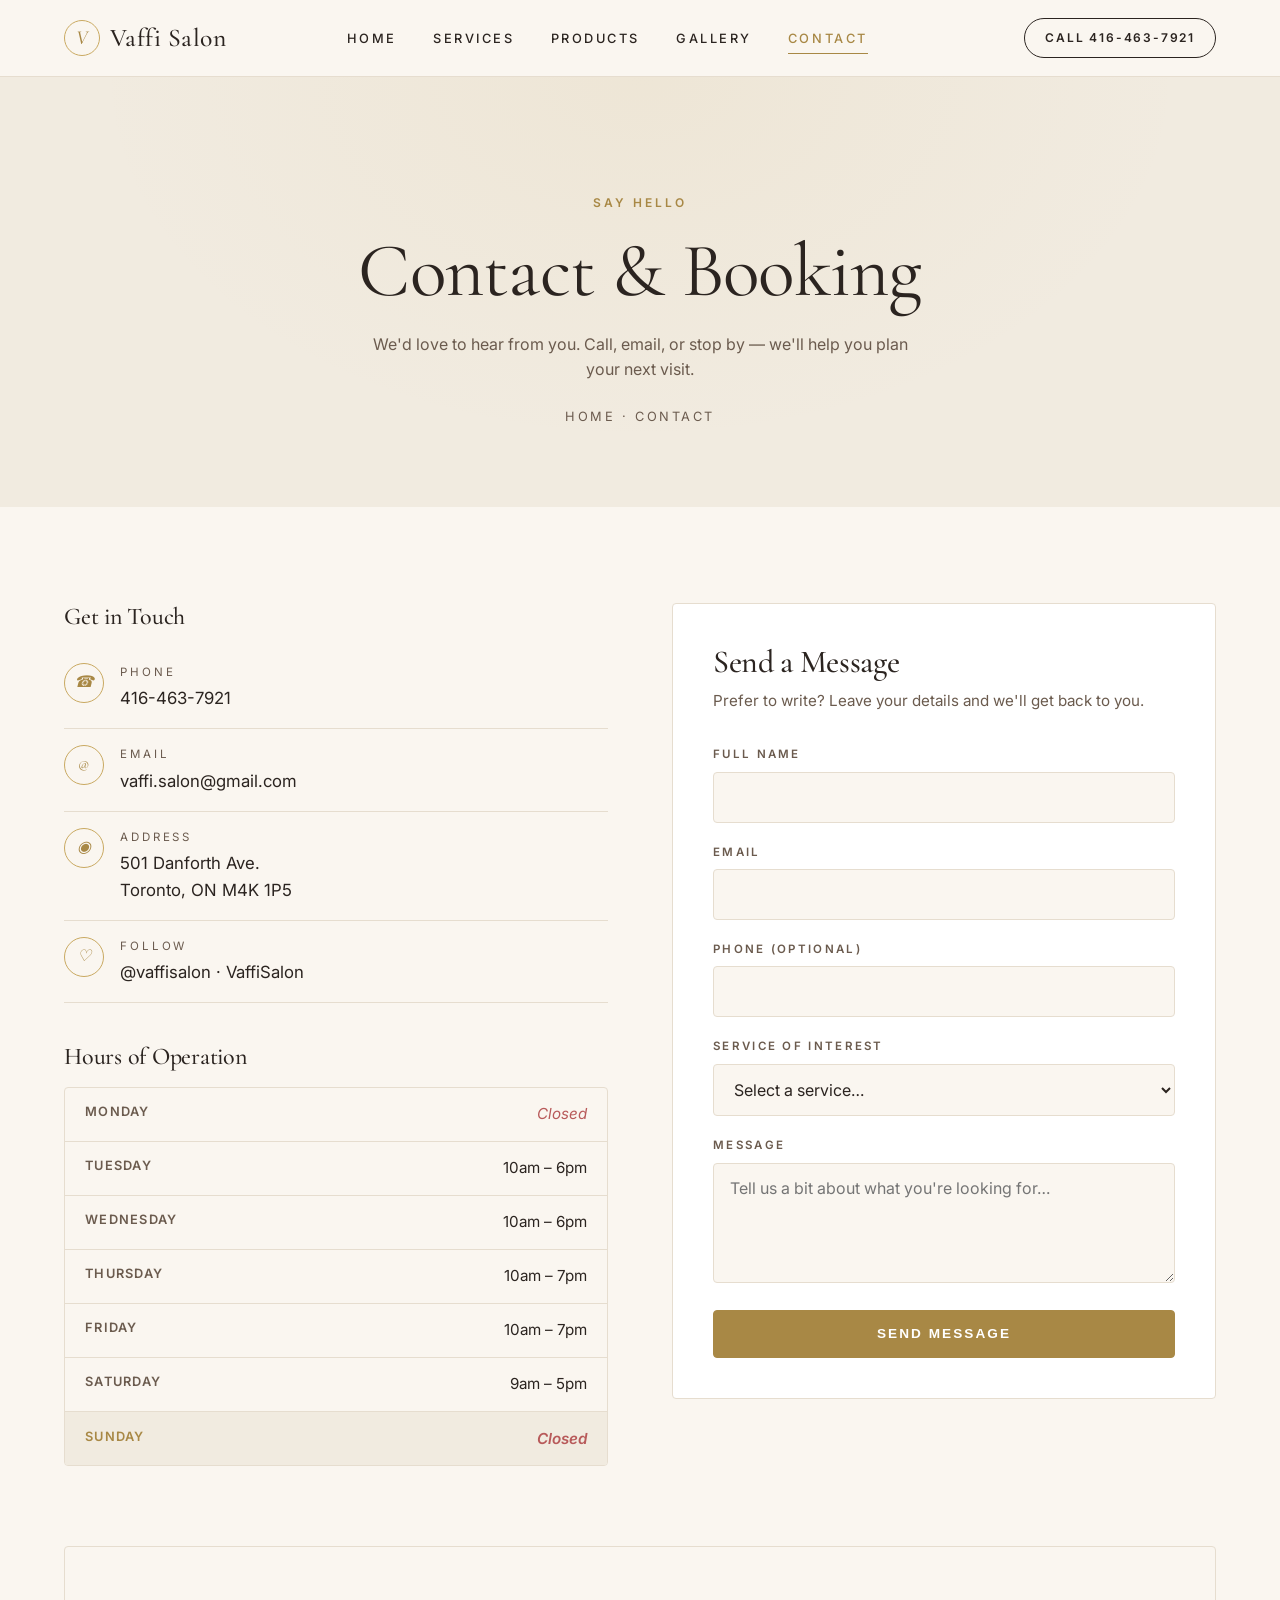
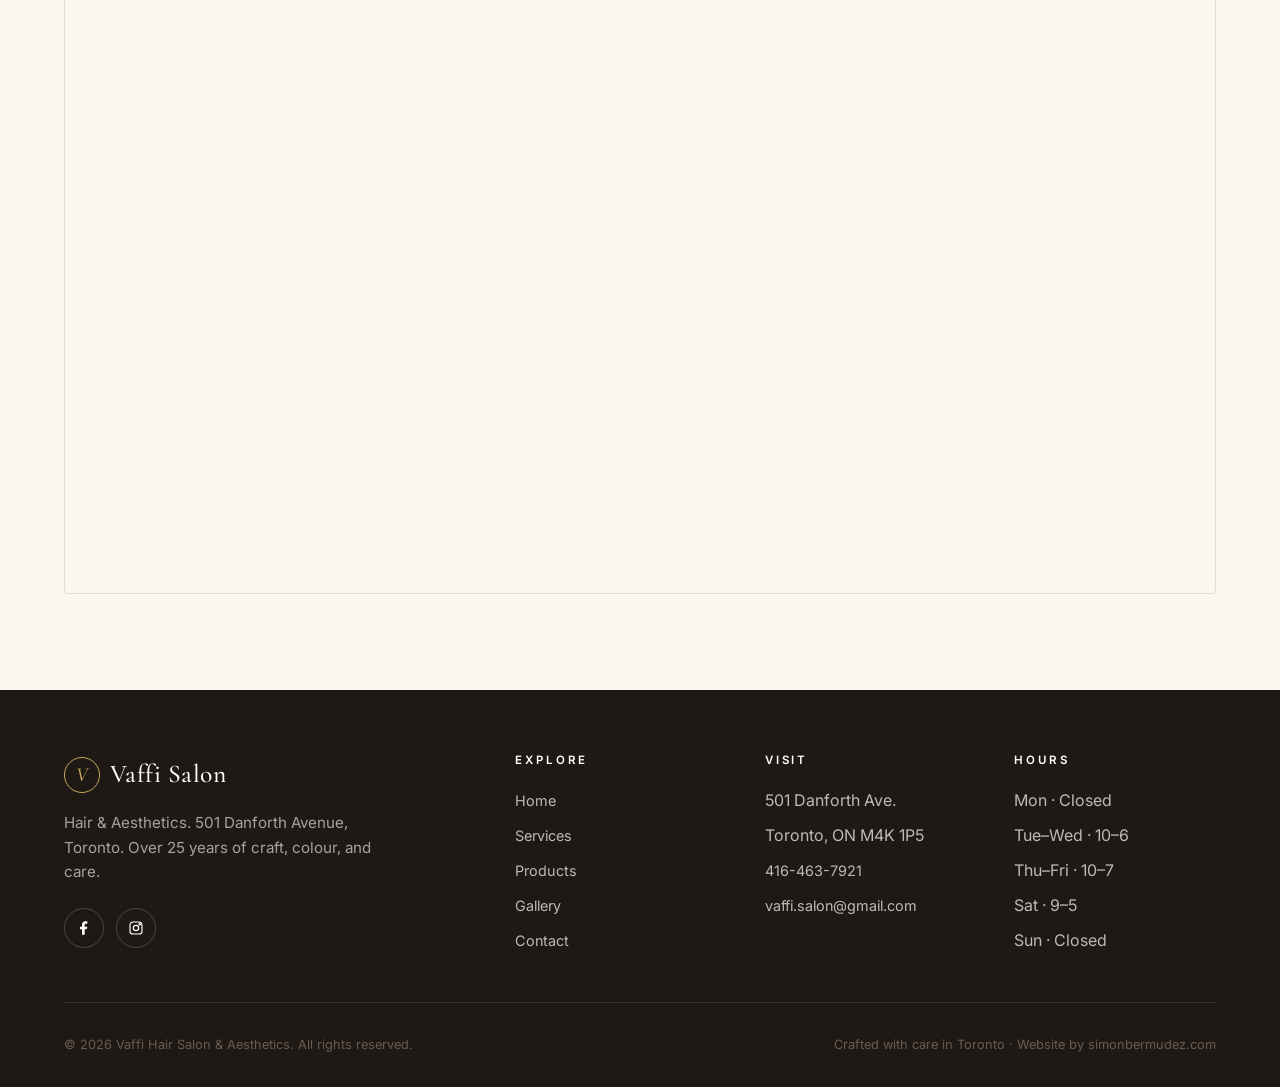
==== commit fc983757: "Add 'Website by simonbermudez.com' credit to all footers" ====
--- a/contact.html
+++ b/contact.html
@@ -214,7 +214,7 @@
       </div>
       <div class="footer-bottom">
         <p>© <span id="year"></span> Vaffi Hair Salon &amp; Aesthetics. All rights reserved.</p>
-        <p>Crafted with care in Toronto.</p>
+        <p>Crafted with care in Toronto · Website by <a href="https://simonbermudez.com" target="_blank" rel="noopener">simonbermudez.com</a></p>
       </div>
     </div>
   </footer>
--- a/css/style.css
+++ b/css/style.css
@@ -249,7 +249,7 @@
 .hero__bg {
   position: absolute;
   inset: 0;
-  background-image: url('https://images.unsplash.com/photo-1560066984-138dadb4c035?auto=format&fit=crop&w=1800&q=80');
+  background-image: url('../images/vaffi-hair-1.jpg');
   background-size: cover;
   background-position: center;
   filter: brightness(0.55);
@@ -669,6 +669,150 @@
 .gallery-item:hover .gallery-item__label {
   opacity: 1;
   transform: translateY(0);
+}
+
+/* ========== INSTAGRAM FEED ========== */
+.ig-header {
+  display: flex;
+  flex-direction: column;
+  align-items: center;
+  gap: 0.75rem;
+  margin-bottom: 3rem;
+  text-align: center;
+}
+
+.ig-handle {
+  display: inline-flex;
+  align-items: center;
+  gap: 0.6rem;
+  padding: 0.65rem 1.25rem;
+  background: var(--white);
+  border: 1px solid var(--line);
+  border-radius: 999px;
+  font-size: 0.85rem;
+  font-weight: 500;
+  letter-spacing: 0.08em;
+  color: var(--ink);
+  transition: all var(--transition);
+}
+
+.ig-handle:hover {
+  border-color: var(--gold-deep);
+  color: var(--gold-deep);
+  transform: translateY(-1px);
+}
+
+.ig-handle svg { color: var(--gold-deep); }
+
+.ig-meta {
+  font-size: 0.78rem;
+  letter-spacing: 0.18em;
+  text-transform: uppercase;
+  color: var(--ink-soft);
+}
+
+.ig-meta span { color: var(--gold-deep); font-weight: 600; }
+
+.ig-grid {
+  display: grid;
+  grid-template-columns: repeat(3, 1fr);
+  gap: 1rem;
+}
+
+.ig-card {
+  position: relative;
+  aspect-ratio: 1 / 1;
+  overflow: hidden;
+  border-radius: var(--radius);
+  background: var(--bg-alt);
+  cursor: pointer;
+  display: block;
+}
+
+.ig-card img {
+  width: 100%;
+  height: 100%;
+  object-fit: cover;
+  transition: transform 0.8s ease;
+}
+
+.ig-card:hover img { transform: scale(1.06); }
+
+.ig-card__overlay {
+  position: absolute;
+  inset: 0;
+  background: linear-gradient(to top, rgba(20,15,12,0.85) 0%, rgba(20,15,12,0.35) 50%, transparent 80%);
+  opacity: 0;
+  transition: opacity var(--transition);
+  display: flex;
+  flex-direction: column;
+  justify-content: flex-end;
+  padding: 1.25rem;
+  color: var(--white);
+}
+
+.ig-card:hover .ig-card__overlay { opacity: 1; }
+
+.ig-card__caption {
+  font-family: 'Cormorant Garamond', serif;
+  font-size: 1rem;
+  line-height: 1.35;
+  margin-bottom: 0.6rem;
+  transform: translateY(10px);
+  transition: transform var(--transition);
+}
+
+.ig-card:hover .ig-card__caption { transform: translateY(0); }
+
+.ig-card__cta {
+  display: inline-flex;
+  align-items: center;
+  gap: 0.35rem;
+  font-size: 0.7rem;
+  letter-spacing: 0.2em;
+  text-transform: uppercase;
+  font-weight: 600;
+  color: var(--gold);
+  transform: translateY(10px);
+  transition: transform var(--transition) 0.05s;
+}
+
+.ig-card:hover .ig-card__cta { transform: translateY(0); }
+
+.ig-card__badge {
+  position: absolute;
+  top: 0.75rem;
+  right: 0.75rem;
+  width: 30px;
+  height: 30px;
+  background: rgba(20,15,12,0.55);
+  backdrop-filter: blur(8px);
+  border-radius: 50%;
+  display: grid;
+  place-items: center;
+  color: var(--white);
+  opacity: 0.9;
+  z-index: 1;
+}
+
+.ig-empty {
+  text-align: center;
+  padding: 4rem 1rem;
+  color: var(--ink-soft);
+}
+
+.ig-footer {
+  text-align: center;
+  margin-top: 3.5rem;
+}
+
+@media (max-width: 720px) {
+  .ig-grid { grid-template-columns: repeat(2, 1fr); gap: 0.5rem; }
+  .ig-card__caption { font-size: 0.9rem; }
+}
+
+@media (max-width: 420px) {
+  .ig-grid { grid-template-columns: 1fr; }
 }
 
 /* Lightbox */
@@ -782,6 +926,88 @@
   margin: 0 auto 4rem;
 }
 
+/* ========== BRANDS GRID ========== */
+.brands-grid {
+  display: grid;
+  grid-template-columns: repeat(5, 1fr);
+  gap: 1.25rem;
+  margin-bottom: 4rem;
+}
+
+.brand-tile {
+  aspect-ratio: 1 / 1;
+  background: var(--white);
+  border: 1px solid var(--line);
+  border-radius: var(--radius);
+  display: grid;
+  place-items: center;
+  padding: 2rem;
+  transition: all var(--transition);
+  position: relative;
+  overflow: hidden;
+}
+
+.brand-tile::before {
+  content: '';
+  position: absolute;
+  inset: 0;
+  background: linear-gradient(135deg, transparent 50%, rgba(201,169,97,0.06) 100%);
+  opacity: 0;
+  transition: opacity var(--transition);
+}
+
+.brand-tile:hover {
+  transform: translateY(-4px);
+  box-shadow: var(--shadow-md);
+  border-color: transparent;
+}
+
+.brand-tile:hover::before { opacity: 1; }
+
+.brand-tile img {
+  max-width: 75%;
+  max-height: 65%;
+  width: auto;
+  height: auto;
+  object-fit: contain;
+  filter: grayscale(0.25);
+  transition: filter var(--transition);
+  position: relative;
+  z-index: 1;
+}
+
+.brand-tile:hover img { filter: grayscale(0); }
+
+.brand-tile__name {
+  position: absolute;
+  bottom: 0.75rem;
+  left: 0;
+  right: 0;
+  text-align: center;
+  font-size: 0.65rem;
+  letter-spacing: 0.2em;
+  text-transform: uppercase;
+  color: var(--ink-soft);
+  opacity: 0;
+  transform: translateY(4px);
+  transition: all var(--transition);
+  z-index: 1;
+}
+
+.brand-tile:hover .brand-tile__name {
+  opacity: 1;
+  transform: translateY(0);
+}
+
+@media (max-width: 960px) {
+  .brands-grid { grid-template-columns: repeat(3, 1fr); }
+}
+
+@media (max-width: 540px) {
+  .brands-grid { grid-template-columns: repeat(2, 1fr); gap: 0.75rem; }
+  .brand-tile { padding: 1.25rem; }
+}
+
 /* ========== VIDEO PAGE ========== */
 .video-grid {
   display: grid;
@@ -985,7 +1211,7 @@
   content: '';
   position: absolute;
   inset: 0;
-  background-image: url('https://images.unsplash.com/photo-1522337360788-8b13dee7a37e?auto=format&fit=crop&w=1800&q=80');
+  background-image: url('../images/vaffi-hair-2.jpg');
   background-size: cover;
   background-position: center;
   opacity: 0.18;
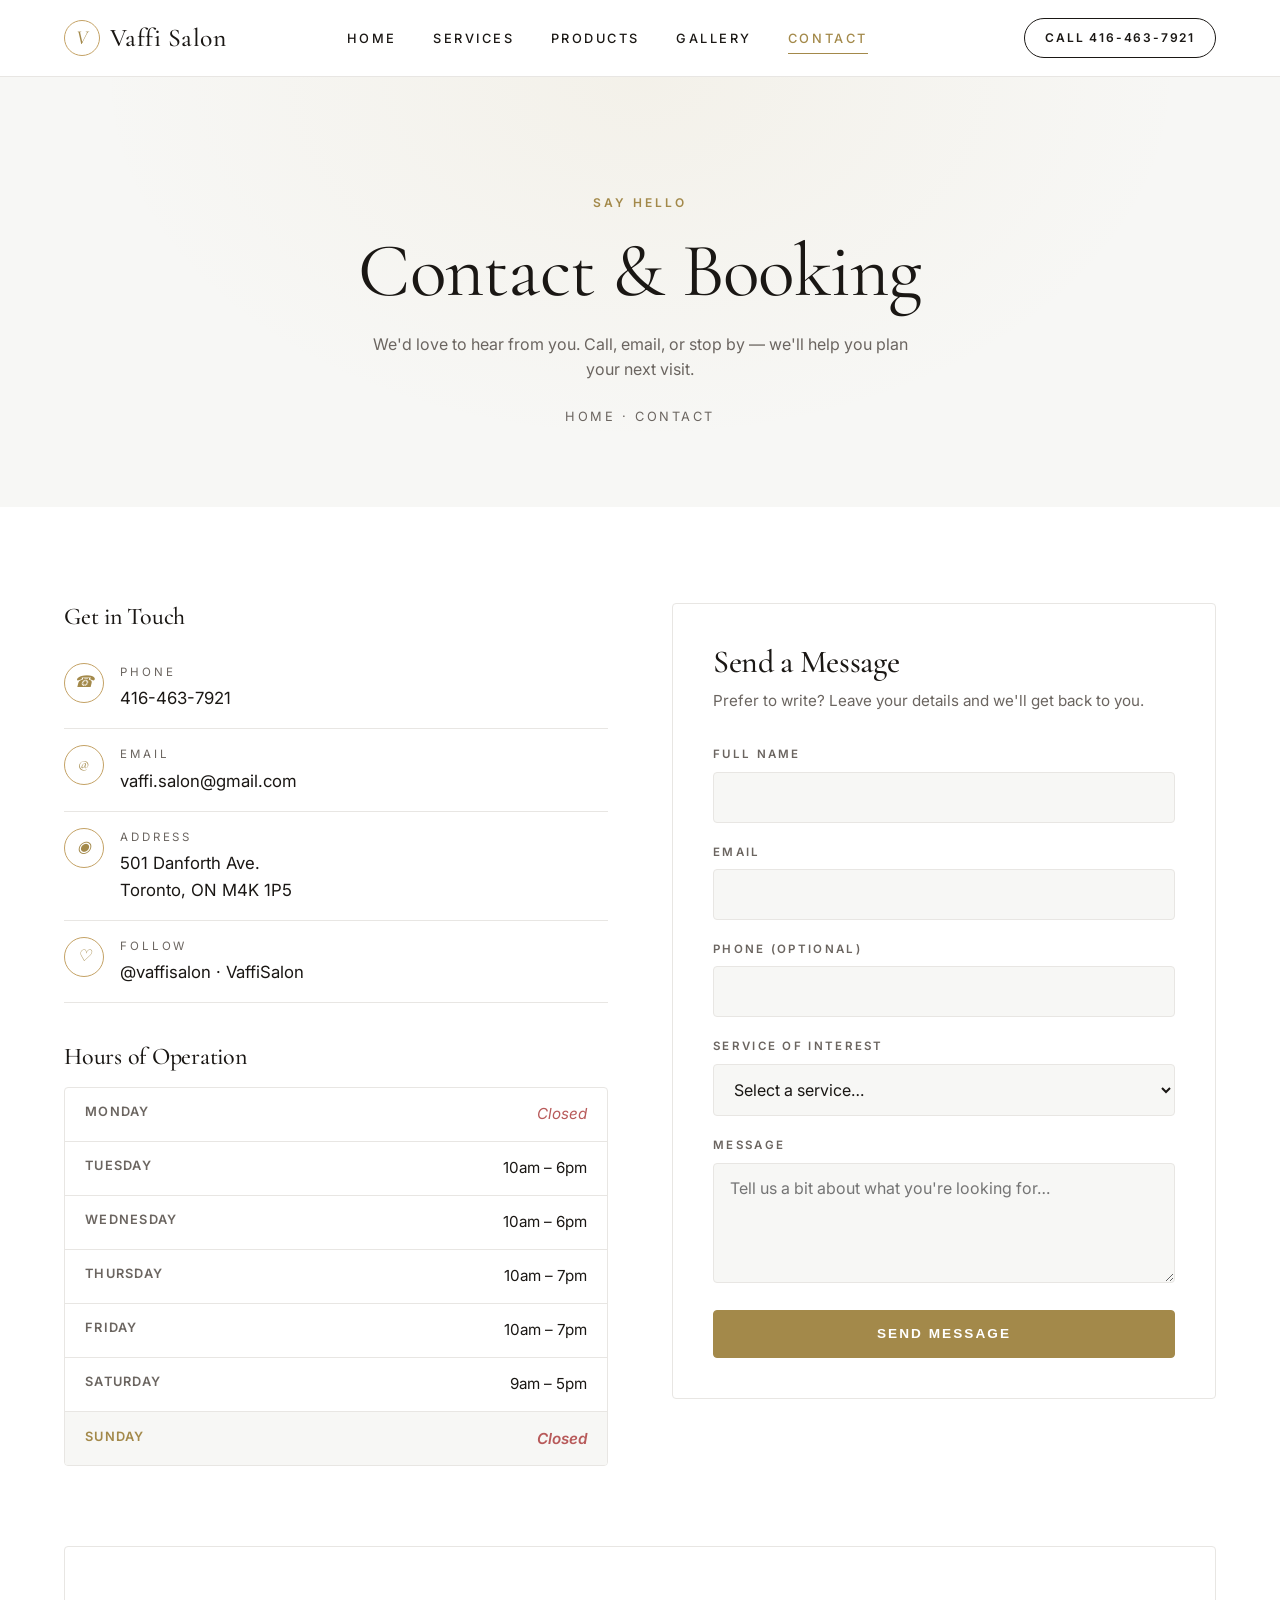
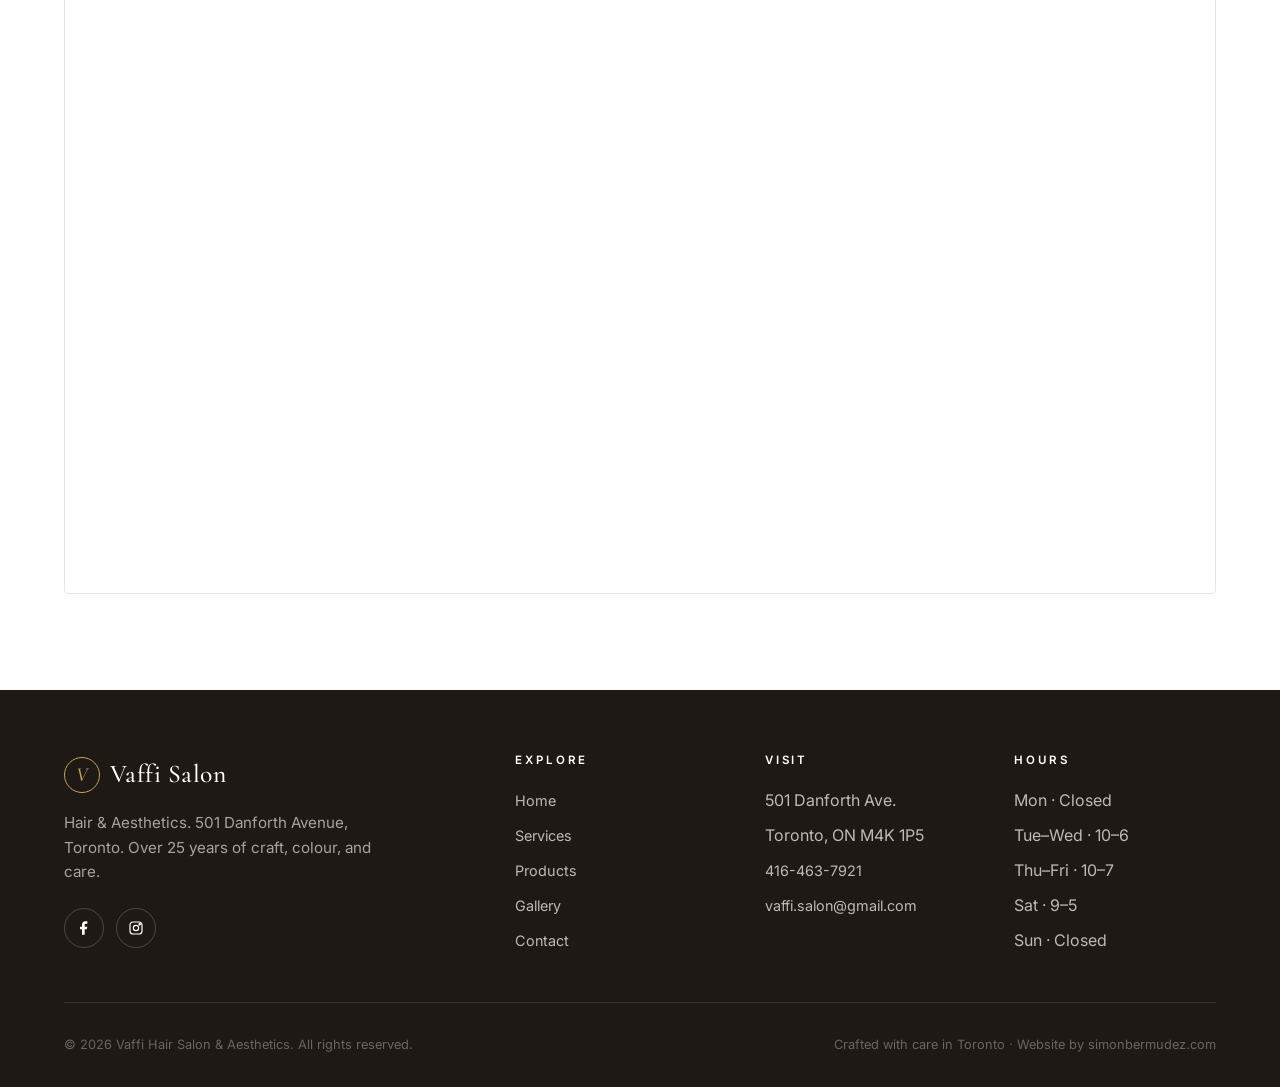
==== commit 4ed5d276: "feat(contact): wire up contact form to Formspree Replace the simulated form submission with a real P" ====
--- a/contact.html
+++ b/contact.html
@@ -3,15 +3,84 @@
 <head>
   <meta charset="UTF-8" />
   <meta name="viewport" content="width=device-width, initial-scale=1, viewport-fit=cover" />
-  <meta name="description" content="Contact Vaffi Hair Salon & Aesthetics — 501 Danforth Ave Toronto. Call 416-463-7921 to book." />
+
+  <title>Contact &amp; Book | Vaffi Hair Salon | 501 Danforth Ave, Toronto</title>
+  <meta name="description" content="Visit Vaffi Hair Salon &amp; Aesthetics at 501 Danforth Ave, Toronto (M4K 1P5). Call 416-463-7921 or email vaffi.salon@gmail.com to book your cut, colour, or aesthetics appointment. Open Tue–Sat." />
+  <meta name="keywords" content="Vaffi Salon contact, book hair appointment Toronto, 501 Danforth Ave, Toronto hair salon phone, Greektown salon booking" />
+  <meta name="robots" content="index, follow, max-image-preview:large" />
   <meta name="theme-color" content="#2b2420" />
-  <title>Contact — Vaffi Hair Salon & Aesthetics</title>
+  <link rel="canonical" href="https://vaffisalon.com/contact.html" />
+
+  <meta property="og:type" content="website" />
+  <meta property="og:site_name" content="Vaffi Hair Salon &amp; Aesthetics" />
+  <meta property="og:locale" content="en_CA" />
+  <meta property="og:title" content="Contact Vaffi Hair Salon | 501 Danforth Ave, Toronto" />
+  <meta property="og:description" content="Call 416-463-7921 or email to book. Open Tuesday–Saturday on Danforth Ave." />
+  <meta property="og:url" content="https://vaffisalon.com/contact.html" />
+  <meta property="og:image" content="https://vaffisalon.com/images/og-image.jpg" />
+  <meta property="og:image:width" content="1200" />
+  <meta property="og:image:height" content="630" />
+
+  <meta name="twitter:card" content="summary_large_image" />
+  <meta name="twitter:title" content="Contact Vaffi Hair Salon | 501 Danforth Ave, Toronto" />
+  <meta name="twitter:description" content="Call 416-463-7921 or email to book — open Tuesday to Saturday." />
+  <meta name="twitter:image" content="https://vaffisalon.com/images/og-image.jpg" />
+
+  <meta name="geo.region" content="CA-ON" />
+  <meta name="geo.placename" content="Toronto" />
+  <meta name="geo.position" content="43.6764;-79.3494" />
+  <meta name="ICBM" content="43.6764, -79.3494" />
 
   <link rel="preconnect" href="https://fonts.googleapis.com" />
   <link rel="preconnect" href="https://fonts.gstatic.com" crossorigin />
   <link href="https://fonts.googleapis.com/css2?family=Cormorant+Garamond:ital,wght@0,400;0,500;0,600;1,400&family=Inter:wght@300;400;500;600;700&display=swap" rel="stylesheet" />
   <link rel="stylesheet" href="css/style.css" />
   <link rel="icon" href="data:image/svg+xml,%3Csvg xmlns='http://www.w3.org/2000/svg' viewBox='0 0 100 100'%3E%3Ctext y='.9em' font-size='90' font-family='Georgia'%3E%F0%9F%92%87%3C/text%3E%3C/svg%3E" />
+
+  <script type="application/ld+json">
+  {
+    "@context": "https://schema.org",
+    "@type": "BreadcrumbList",
+    "itemListElement": [
+      { "@type": "ListItem", "position": 1, "name": "Home",    "item": "https://vaffisalon.com/" },
+      { "@type": "ListItem", "position": 2, "name": "Contact", "item": "https://vaffisalon.com/contact.html" }
+    ]
+  }
+  </script>
+
+  <script type="application/ld+json">
+  {
+    "@context": "https://schema.org",
+    "@type": "HairSalon",
+    "@id": "https://vaffisalon.com/#salon",
+    "name": "Vaffi Hair Salon & Aesthetics",
+    "url": "https://vaffisalon.com/",
+    "image": "https://vaffisalon.com/images/vaffi-hair-1.jpg",
+    "telephone": "+1-416-463-7921",
+    "email": "vaffi.salon@gmail.com",
+    "priceRange": "$$",
+    "address": {
+      "@type": "PostalAddress",
+      "streetAddress": "501 Danforth Avenue",
+      "addressLocality": "Toronto",
+      "addressRegion": "ON",
+      "postalCode": "M4K 1P5",
+      "addressCountry": "CA"
+    },
+    "geo": { "@type": "GeoCoordinates", "latitude": 43.6764, "longitude": -79.3494 },
+    "openingHoursSpecification": [
+      { "@type": "OpeningHoursSpecification", "dayOfWeek": "Tuesday",   "opens": "10:00", "closes": "18:00" },
+      { "@type": "OpeningHoursSpecification", "dayOfWeek": "Wednesday", "opens": "10:00", "closes": "18:00" },
+      { "@type": "OpeningHoursSpecification", "dayOfWeek": "Thursday",  "opens": "10:00", "closes": "19:00" },
+      { "@type": "OpeningHoursSpecification", "dayOfWeek": "Friday",    "opens": "10:00", "closes": "19:00" },
+      { "@type": "OpeningHoursSpecification", "dayOfWeek": "Saturday",  "opens": "09:00", "closes": "17:00" }
+    ],
+    "sameAs": [
+      "https://www.instagram.com/vaffisalon",
+      "https://www.facebook.com/VaffiSalon"
+    ]
+  }
+  </script>
 </head>
 <body>
 
@@ -105,7 +174,7 @@
             </ul>
           </div>
 
-          <form class="contact-form reveal" id="contactForm" novalidate>
+          <form class="contact-form reveal" id="contactForm" action="https://formspree.io/f/mdabwzar" method="POST" novalidate>
             <h3 style="margin-bottom: 0.5rem;">Send a Message</h3>
             <p style="margin-bottom: 2rem; font-size: 0.95rem;">Prefer to write? Leave your details and we'll get back to you.</p>
 
--- a/css/style.css
+++ b/css/style.css
@@ -1,16 +1,16 @@
 :root {
-  --bg: #faf6f0;
-  --bg-alt: #f1ebe0;
-  --ink: #2b2420;
-  --ink-soft: #6b5b4e;
-  --line: #e6ddcf;
-  --gold: #c9a961;
-  --gold-deep: #a88845;
+  --bg: #ffffff;
+  --bg-alt: #f7f7f5;
+  --ink: #1a1714;
+  --ink-soft: #6b6560;
+  --line: #e8e6e3;
+  --gold: #c4a265;
+  --gold-deep: #a3894a;
   --plum: #3a1f2b;
   --white: #ffffff;
-  --shadow-sm: 0 2px 8px rgba(43, 36, 32, 0.06);
-  --shadow-md: 0 10px 30px rgba(43, 36, 32, 0.10);
-  --shadow-lg: 0 20px 60px rgba(43, 36, 32, 0.15);
+  --shadow-sm: 0 2px 12px rgba(0, 0, 0, 0.04);
+  --shadow-md: 0 12px 40px rgba(0, 0, 0, 0.07);
+  --shadow-lg: 0 24px 64px rgba(0, 0, 0, 0.10);
   --radius: 4px;
   --container: 1200px;
   --transition: 0.35s cubic-bezier(0.22, 0.61, 0.36, 1);
@@ -120,7 +120,7 @@
   position: sticky;
   top: 0;
   z-index: 100;
-  background: rgba(250, 246, 240, 0.92);
+  background: rgba(255, 255, 255, 0.92);
   backdrop-filter: saturate(180%) blur(14px);
   -webkit-backdrop-filter: saturate(180%) blur(14px);
   border-bottom: 1px solid var(--line);
@@ -1168,7 +1168,7 @@
   font-family: inherit;
   font-size: 1rem;
   color: var(--ink);
-  background: var(--bg);
+  background: var(--bg-alt);
   border: 1px solid var(--line);
   border-radius: var(--radius);
   transition: all var(--transition);
